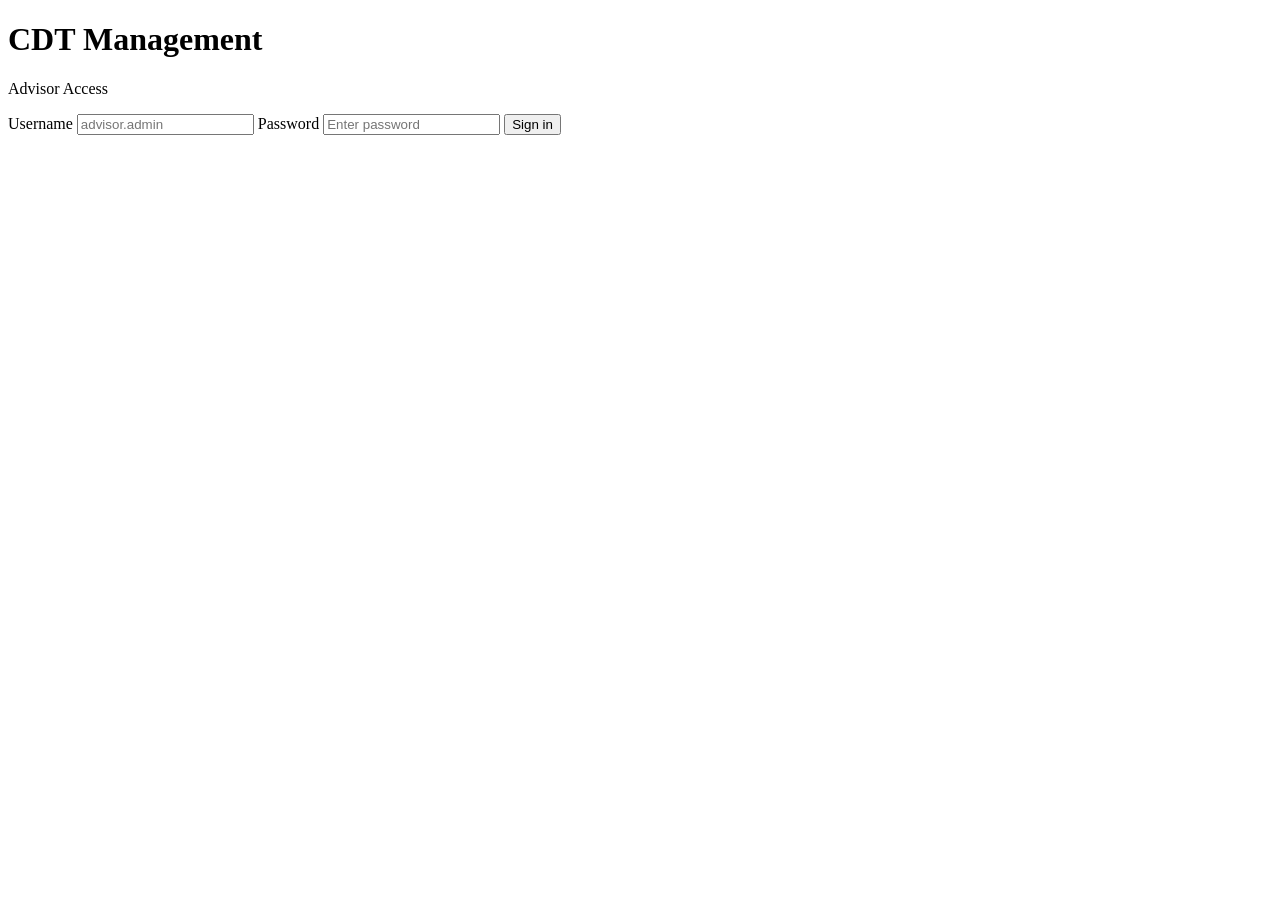
==== src/main/resources/static/index.html @ 22985e23 "HTML" ====
<!DOCTYPE html>
<html lang="en">
<head>
    <meta charset="UTF-8">
    <title>CDT Management - Login</title>
    <link rel="stylesheet" href="css/styles.css">
</head>
<body class="login-page">

<div class="login-container">
    <div class="login-card">
        <h1>CDT Management</h1>
        <p class="subtitle">Advisor Access</p>

        <form id="loginForm">
            <label for="username">Username</label>
            <input type="text" id="username" placeholder="advisor.admin" required>

            <label for="password">Password</label>
            <input type="password" id="password" placeholder="Enter password" required>

            <button type="submit">Sign in</button>
        </form>

        <p id="loginMessage" class="message"></p>
    </div>
</div>

<script src="js/api.js"></script>
<script src="js/login.js"></script>
</body>
</html>
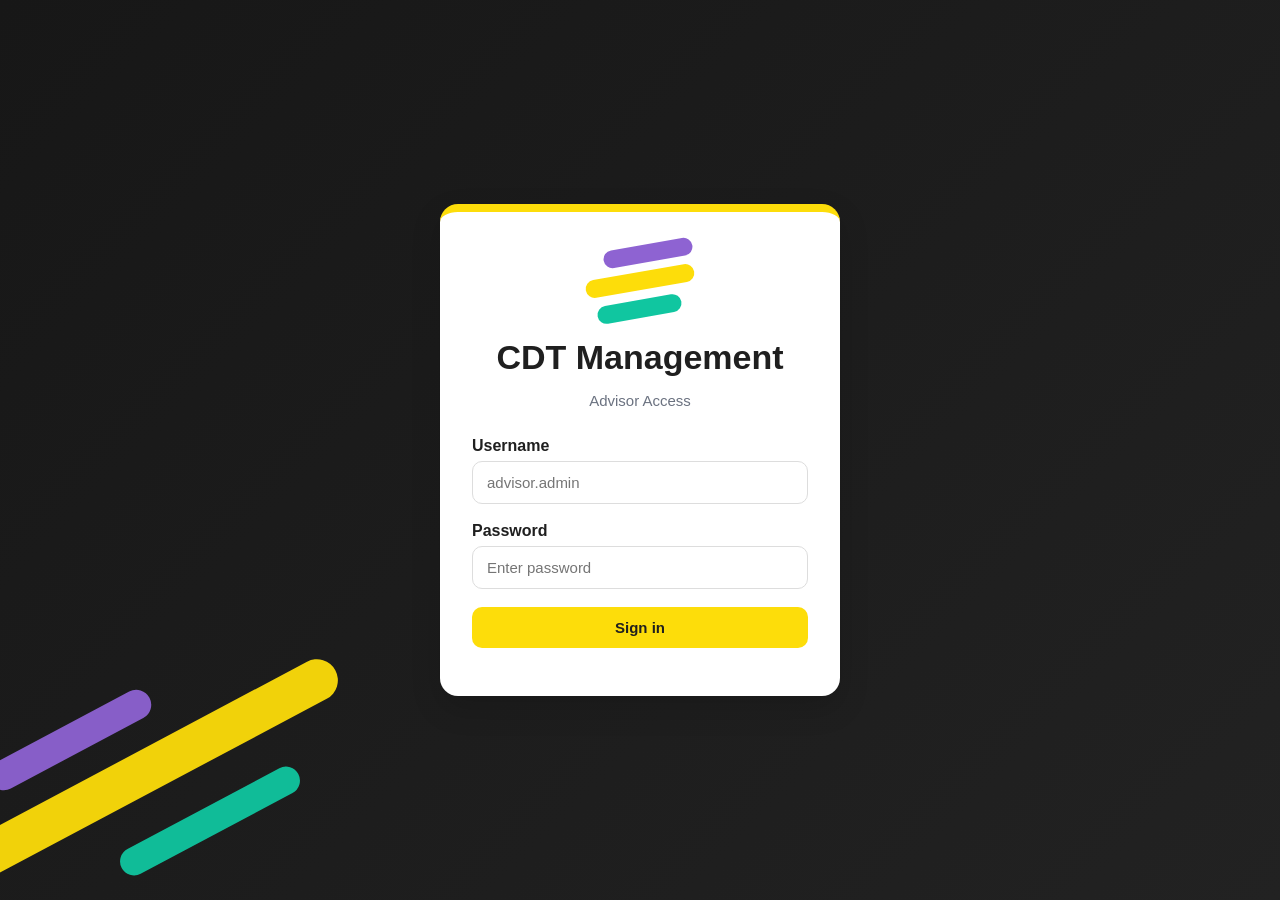
==== commit 6eb59426: "static" ====
--- a/src/main/resources/static/index.html
+++ b/src/main/resources/static/index.html
@@ -7,8 +7,18 @@
 </head>
 <body class="login-page">
 
+<div class="login-background-shape login-shape-yellow"></div>
+<div class="login-background-shape login-shape-purple"></div>
+<div class="login-background-shape login-shape-green"></div>
+
 <div class="login-container">
     <div class="login-card">
+        <div class="brand-ribbons">
+            <span class="brand-ribbon brand-ribbon-purple"></span>
+            <span class="brand-ribbon brand-ribbon-yellow"></span>
+            <span class="brand-ribbon brand-ribbon-green"></span>
+        </div>
+
         <h1>CDT Management</h1>
         <p class="subtitle">Advisor Access</p>
 
--- a/src/main/resources/static/css/styles.css
+++ b/src/main/resources/static/css/styles.css
@@ -0,0 +1,387 @@
+:root {
+    --bc-dark: #1f1f1f;
+    --bc-dark-soft: #2c2c2c;
+    --bc-yellow: #fddd0a;
+    --bc-purple: #8e63d2;
+    --bc-green: #10c6a0;
+    --bc-white: #ffffff;
+    --bc-gray-50: #f7f7f8;
+    --bc-gray-100: #efefef;
+    --bc-gray-200: #dddddd;
+    --bc-gray-500: #6b7280;
+    --bc-gray-700: #374151;
+    --bc-shadow: 0 12px 30px rgba(0, 0, 0, 0.16);
+}
+
+* {
+    box-sizing: border-box;
+}
+
+body {
+    margin: 0;
+    font-family: Arial, Helvetica, sans-serif;
+    background: var(--bc-gray-50);
+    color: var(--bc-dark);
+}
+
+.login-page {
+    min-height: 100vh;
+    display: flex;
+    align-items: center;
+    justify-content: center;
+    background:
+            linear-gradient(135deg, #171717 0%, #222222 100%);
+    position: relative;
+    overflow: hidden;
+}
+
+.login-background-shape {
+    position: absolute;
+    border-radius: 999px;
+    transform: rotate(-28deg);
+    opacity: 0.95;
+}
+
+.login-shape-yellow {
+    width: 420px;
+    height: 42px;
+    background: var(--bc-yellow);
+    left: -60px;
+    bottom: 110px;
+}
+
+.login-shape-purple {
+    width: 180px;
+    height: 30px;
+    background: var(--bc-purple);
+    left: -20px;
+    bottom: 145px;
+}
+
+.login-shape-green {
+    width: 200px;
+    height: 28px;
+    background: var(--bc-green);
+    left: 110px;
+    bottom: 65px;
+}
+
+.login-container {
+    width: 100%;
+    max-width: 440px;
+    padding: 20px;
+    position: relative;
+    z-index: 2;
+}
+
+.login-card {
+    background: var(--bc-white);
+    padding: 32px;
+    border-radius: 18px;
+    box-shadow: var(--bc-shadow);
+    border-top: 8px solid var(--bc-yellow);
+}
+
+.brand-ribbons {
+    display: flex;
+    flex-direction: column;
+    gap: 10px;
+    margin: 0 auto 20px auto;
+    width: fit-content;
+}
+
+.brand-ribbon {
+    display: block;
+    width: 90px;
+    height: 18px;
+    border-radius: 999px;
+    transform: rotate(-10deg);
+}
+
+.brand-ribbon-purple {
+    background: var(--bc-purple);
+    margin-left: 18px;
+}
+
+.brand-ribbon-yellow {
+    background: var(--bc-yellow);
+    width: 110px;
+}
+
+.brand-ribbon-green {
+    background: var(--bc-green);
+    width: 85px;
+    margin-left: 12px;
+}
+
+.login-card h1 {
+    margin: 0;
+    text-align: center;
+    color: var(--bc-dark);
+    font-size: 34px;
+}
+
+.subtitle {
+    text-align: center;
+    color: var(--bc-gray-500);
+    margin-bottom: 28px;
+    font-size: 15px;
+}
+
+label {
+    display: block;
+    margin-bottom: 6px;
+    font-weight: 700;
+    color: var(--bc-dark);
+}
+
+input {
+    width: 100%;
+    padding: 12px 14px;
+    margin-bottom: 18px;
+    border: 1px solid var(--bc-gray-200);
+    border-radius: 10px;
+    font-size: 15px;
+    outline: none;
+    transition: border-color 0.2s ease, box-shadow 0.2s ease;
+}
+
+input:focus {
+    border-color: var(--bc-yellow);
+    box-shadow: 0 0 0 4px rgba(253, 221, 10, 0.2);
+}
+
+button {
+    width: 100%;
+    padding: 12px 18px;
+    border: none;
+    border-radius: 10px;
+    background: var(--bc-yellow);
+    color: var(--bc-dark);
+    font-weight: 700;
+    cursor: pointer;
+    font-size: 15px;
+    transition: transform 0.15s ease, opacity 0.15s ease, background 0.2s ease;
+}
+
+button:hover {
+    opacity: 0.94;
+    transform: translateY(-1px);
+}
+
+.secondary-button {
+    background: var(--bc-purple);
+    color: var(--bc-white);
+}
+
+.secondary-button:hover {
+    background: #7b54ba;
+}
+
+.message {
+    margin-top: 16px;
+    text-align: center;
+    font-weight: 600;
+}
+
+.message.error {
+    color: #b91c1c;
+}
+
+.message.success {
+    color: #047857;
+}
+
+.top-bar {
+    background: var(--bc-dark);
+    color: var(--bc-white);
+    padding: 20px 32px;
+    display: flex;
+    align-items: center;
+    justify-content: space-between;
+    border-bottom: 6px solid var(--bc-yellow);
+}
+
+.top-bar-content {
+    display: flex;
+    align-items: center;
+    gap: 18px;
+}
+
+.header-brand-ribbons {
+    display: flex;
+    flex-direction: column;
+    gap: 6px;
+}
+
+.top-bar h1 {
+    margin: 0;
+    font-size: 26px;
+    color: var(--bc-white);
+}
+
+.top-bar p {
+    margin: 4px 0 0;
+    color: #d1d5db;
+}
+
+.top-bar button {
+    width: auto;
+}
+
+.dashboard {
+    padding: 28px;
+    background: linear-gradient(to bottom, #fafafa 0%, #f3f4f6 100%);
+    min-height: calc(100vh - 90px);
+}
+
+.summary-grid {
+    display: grid;
+    grid-template-columns: repeat(3, 1fr);
+    gap: 18px;
+    margin-bottom: 24px;
+}
+
+.summary-card {
+    background: var(--bc-white);
+    padding: 24px;
+    border-radius: 14px;
+    box-shadow: 0 4px 14px rgba(15, 23, 42, 0.08);
+    border-top: 8px solid var(--bc-yellow);
+}
+
+.summary-card-yellow {
+    border-top-color: var(--bc-yellow);
+}
+
+.summary-card-purple {
+    border-top-color: var(--bc-purple);
+}
+
+.summary-card-green {
+    border-top-color: var(--bc-green);
+}
+
+.summary-card h2 {
+    margin: 0;
+    font-size: 34px;
+    color: var(--bc-dark);
+}
+
+.summary-card p {
+    margin: 8px 0 0;
+    color: var(--bc-gray-500);
+    font-weight: 600;
+}
+
+.summary-card.warning h2 {
+    color: var(--bc-dark);
+}
+
+.actions {
+    display: flex;
+    gap: 12px;
+    margin-bottom: 24px;
+    flex-wrap: wrap;
+}
+
+.actions button {
+    width: auto;
+}
+
+.content-card {
+    background: var(--bc-white);
+    padding: 24px;
+    margin-bottom: 24px;
+    border-radius: 14px;
+    box-shadow: 0 4px 14px rgba(15, 23, 42, 0.08);
+    border-left: 8px solid var(--bc-purple);
+}
+
+.content-card h2 {
+    margin-top: 0;
+    color: var(--bc-dark);
+}
+
+.table-container {
+    overflow-x: auto;
+}
+
+table {
+    width: 100%;
+    border-collapse: collapse;
+    font-size: 14px;
+    background: var(--bc-white);
+}
+
+thead {
+    background: #fff9cc;
+}
+
+th,
+td {
+    padding: 12px;
+    border-bottom: 1px solid #ececec;
+    text-align: left;
+}
+
+th {
+    color: var(--bc-dark);
+    font-weight: 700;
+}
+
+tr:hover td {
+    background: #fcfcfc;
+}
+
+.badge {
+    display: inline-block;
+    padding: 5px 10px;
+    border-radius: 999px;
+    font-size: 12px;
+    font-weight: 700;
+}
+
+.badge-critical {
+    background: rgba(142, 99, 210, 0.18);
+    color: #5f3ea3;
+}
+
+.badge-high {
+    background: rgba(253, 221, 10, 0.25);
+    color: #6a5700;
+}
+
+.badge-medium {
+    background: rgba(16, 198, 160, 0.18);
+    color: #0f7f69;
+}
+
+.small-button {
+    width: auto;
+    padding: 8px 10px;
+    font-size: 13px;
+    margin-right: 6px;
+    margin-bottom: 4px;
+}
+
+.small-button:last-child {
+    margin-right: 0;
+}
+
+@media (max-width: 900px) {
+    .summary-grid {
+        grid-template-columns: 1fr;
+    }
+
+    .top-bar {
+        flex-direction: column;
+        align-items: flex-start;
+        gap: 14px;
+    }
+
+    .top-bar-content {
+        flex-direction: column;
+        align-items: flex-start;
+    }
+}
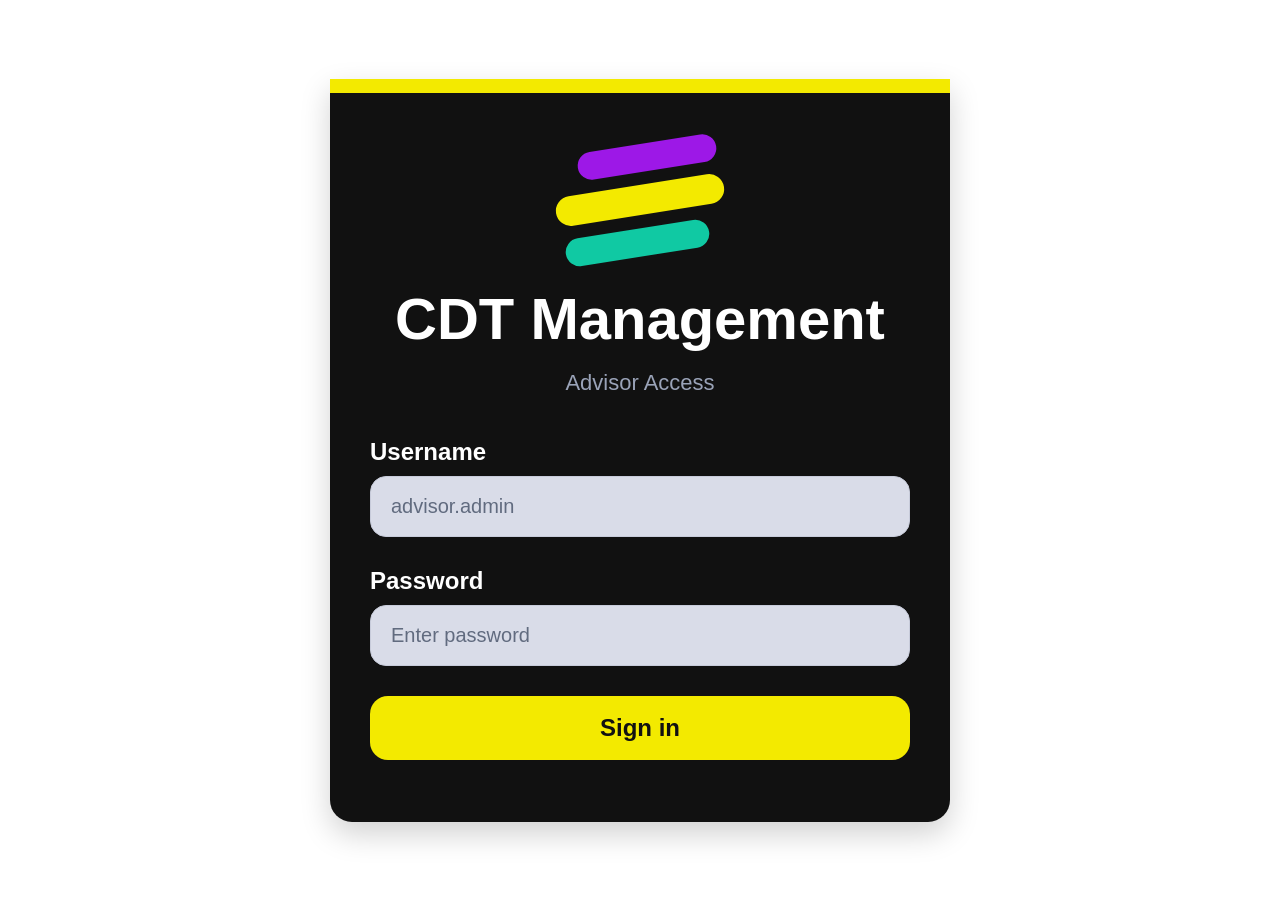
==== commit 6e5b1aea: "frontend" ====
--- a/src/main/resources/static/index.html
+++ b/src/main/resources/static/index.html
@@ -6,10 +6,6 @@
     <link rel="stylesheet" href="css/styles.css">
 </head>
 <body class="login-page">
-
-<div class="login-background-shape login-shape-yellow"></div>
-<div class="login-background-shape login-shape-purple"></div>
-<div class="login-background-shape login-shape-green"></div>
 
 <div class="login-container">
     <div class="login-card">
--- a/src/main/resources/static/css/styles.css
+++ b/src/main/resources/static/css/styles.css
@@ -1,16 +1,13 @@
 :root {
-    --bc-dark: #1f1f1f;
-    --bc-dark-soft: #2c2c2c;
-    --bc-yellow: #fddd0a;
-    --bc-purple: #8e63d2;
-    --bc-green: #10c6a0;
+    --bc-black: #111111;
+    --bc-dark: #1b1b1b;
+    --bc-yellow: #f3ea00;
+    --bc-purple: #9d18e7;
+    --bc-green: #10c9a3;
     --bc-white: #ffffff;
-    --bc-gray-50: #f7f7f8;
-    --bc-gray-100: #efefef;
-    --bc-gray-200: #dddddd;
-    --bc-gray-500: #6b7280;
-    --bc-gray-700: #374151;
-    --bc-shadow: 0 12px 30px rgba(0, 0, 0, 0.16);
+    --bc-input: #d9dce8;
+    --bc-gray-text: #8b94a8;
+    --bc-shadow: 0 12px 30px rgba(0, 0, 0, 0.18);
 }
 
 * {
@@ -20,8 +17,6 @@
 body {
     margin: 0;
     font-family: Arial, Helvetica, sans-serif;
-    background: var(--bc-gray-50);
-    color: var(--bc-dark);
 }
 
 .login-page {
@@ -29,171 +24,139 @@
     display: flex;
     align-items: center;
     justify-content: center;
-    background:
-            linear-gradient(135deg, #171717 0%, #222222 100%);
-    position: relative;
-    overflow: hidden;
-}
-
-.login-background-shape {
-    position: absolute;
+    background: var(--bc-white);
+    padding: 24px;
+}
+
+.login-container {
+    width: 100%;
+    max-width: 620px;
+}
+
+.login-card {
+    background: var(--bc-black);
+    color: var(--bc-white);
+    padding: 40px 40px 44px 40px;
+    border-radius: 0 0 22px 22px;
+    border-top: 14px solid var(--bc-yellow);
+    box-shadow: var(--bc-shadow);
+}
+
+.brand-ribbons {
+    display: flex;
+    flex-direction: column;
+    gap: 14px;
+    width: fit-content;
+    margin: 10px auto 28px auto;
+}
+
+.brand-ribbon {
+    display: block;
     border-radius: 999px;
-    transform: rotate(-28deg);
-    opacity: 0.95;
-}
-
-.login-shape-yellow {
-    width: 420px;
-    height: 42px;
+    transform: rotate(-9deg);
+}
+
+.brand-ribbon-purple {
+    width: 140px;
+    height: 28px;
+    background: var(--bc-purple);
+    margin-left: 22px;
+}
+
+.brand-ribbon-yellow {
+    width: 170px;
+    height: 30px;
     background: var(--bc-yellow);
-    left: -60px;
-    bottom: 110px;
-}
-
-.login-shape-purple {
-    width: 180px;
-    height: 30px;
-    background: var(--bc-purple);
-    left: -20px;
-    bottom: 145px;
-}
-
-.login-shape-green {
-    width: 200px;
+}
+
+.brand-ribbon-green {
+    width: 145px;
     height: 28px;
     background: var(--bc-green);
-    left: 110px;
-    bottom: 65px;
-}
-
-.login-container {
-    width: 100%;
-    max-width: 440px;
-    padding: 20px;
-    position: relative;
-    z-index: 2;
-}
-
-.login-card {
-    background: var(--bc-white);
-    padding: 32px;
-    border-radius: 18px;
-    box-shadow: var(--bc-shadow);
-    border-top: 8px solid var(--bc-yellow);
-}
-
-.brand-ribbons {
-    display: flex;
-    flex-direction: column;
-    gap: 10px;
-    margin: 0 auto 20px auto;
-    width: fit-content;
-}
-
-.brand-ribbon {
-    display: block;
-    width: 90px;
-    height: 18px;
-    border-radius: 999px;
-    transform: rotate(-10deg);
-}
-
-.brand-ribbon-purple {
-    background: var(--bc-purple);
-    margin-left: 18px;
-}
-
-.brand-ribbon-yellow {
-    background: var(--bc-yellow);
-    width: 110px;
-}
-
-.brand-ribbon-green {
-    background: var(--bc-green);
-    width: 85px;
-    margin-left: 12px;
+    margin-left: 10px;
 }
 
 .login-card h1 {
     margin: 0;
     text-align: center;
-    color: var(--bc-dark);
-    font-size: 34px;
+    color: var(--bc-white);
+    font-size: 58px;
+    font-weight: 800;
 }
 
 .subtitle {
     text-align: center;
-    color: var(--bc-gray-500);
-    margin-bottom: 28px;
-    font-size: 15px;
+    color: #9aa3b8;
+    margin-top: 18px;
+    margin-bottom: 42px;
+    font-size: 22px;
 }
 
 label {
     display: block;
-    margin-bottom: 6px;
+    margin-bottom: 10px;
     font-weight: 700;
-    color: var(--bc-dark);
+    font-size: 24px;
+    color: var(--bc-white);
 }
 
 input {
     width: 100%;
-    padding: 12px 14px;
-    margin-bottom: 18px;
-    border: 1px solid var(--bc-gray-200);
-    border-radius: 10px;
-    font-size: 15px;
+    padding: 18px 20px;
+    margin-bottom: 30px;
+    border: 1px solid #c7cbda;
+    border-radius: 16px;
+    background: var(--bc-input);
+    color: #111111;
+    font-size: 20px;
     outline: none;
-    transition: border-color 0.2s ease, box-shadow 0.2s ease;
+}
+
+input::placeholder {
+    color: #616b7f;
 }
 
 input:focus {
     border-color: var(--bc-yellow);
-    box-shadow: 0 0 0 4px rgba(253, 221, 10, 0.2);
+    box-shadow: 0 0 0 3px rgba(243, 234, 0, 0.25);
 }
 
 button {
     width: 100%;
-    padding: 12px 18px;
+    padding: 18px 20px;
     border: none;
-    border-radius: 10px;
+    border-radius: 18px;
     background: var(--bc-yellow);
-    color: var(--bc-dark);
-    font-weight: 700;
+    color: #111111;
+    font-size: 24px;
+    font-weight: 800;
     cursor: pointer;
-    font-size: 15px;
-    transition: transform 0.15s ease, opacity 0.15s ease, background 0.2s ease;
+    transition: opacity 0.2s ease, transform 0.2s ease;
 }
 
 button:hover {
-    opacity: 0.94;
+    opacity: 0.95;
     transform: translateY(-1px);
 }
 
-.secondary-button {
-    background: var(--bc-purple);
-    color: var(--bc-white);
-}
-
-.secondary-button:hover {
-    background: #7b54ba;
-}
-
 .message {
-    margin-top: 16px;
+    margin-top: 18px;
     text-align: center;
     font-weight: 600;
+    font-size: 16px;
 }
 
 .message.error {
-    color: #b91c1c;
+    color: #ff8f8f;
 }
 
 .message.success {
-    color: #047857;
-}
-
+    color: #7cf0c8;
+}
+
+/* DASHBOARD */
 .top-bar {
-    background: var(--bc-dark);
+    background: var(--bc-black);
     color: var(--bc-white);
     padding: 20px 32px;
     display: flex;
@@ -227,11 +190,14 @@
 
 .top-bar button {
     width: auto;
+    font-size: 15px;
+    padding: 12px 18px;
+    border-radius: 10px;
 }
 
 .dashboard {
     padding: 28px;
-    background: linear-gradient(to bottom, #fafafa 0%, #f3f4f6 100%);
+    background: #f7f7f7;
     min-height: calc(100vh - 90px);
 }
 
@@ -265,17 +231,13 @@
 .summary-card h2 {
     margin: 0;
     font-size: 34px;
-    color: var(--bc-dark);
+    color: var(--bc-black);
 }
 
 .summary-card p {
     margin: 8px 0 0;
-    color: var(--bc-gray-500);
+    color: #666666;
     font-weight: 600;
-}
-
-.summary-card.warning h2 {
-    color: var(--bc-dark);
 }
 
 .actions {
@@ -287,6 +249,18 @@
 
 .actions button {
     width: auto;
+    font-size: 15px;
+    padding: 12px 18px;
+    border-radius: 10px;
+}
+
+.secondary-button {
+    background: var(--bc-purple);
+    color: var(--bc-white);
+}
+
+.secondary-button:hover {
+    background: #8414c3;
 }
 
 .content-card {
@@ -300,7 +274,7 @@
 
 .content-card h2 {
     margin-top: 0;
-    color: var(--bc-dark);
+    color: var(--bc-black);
 }
 
 .table-container {
@@ -315,7 +289,7 @@
 }
 
 thead {
-    background: #fff9cc;
+    background: #fffbd2;
 }
 
 th,
@@ -326,7 +300,7 @@
 }
 
 th {
-    color: var(--bc-dark);
+    color: var(--bc-black);
     font-weight: 700;
 }
 
@@ -343,18 +317,18 @@
 }
 
 .badge-critical {
-    background: rgba(142, 99, 210, 0.18);
-    color: #5f3ea3;
+    background: rgba(157, 24, 231, 0.18);
+    color: #6e10a3;
 }
 
 .badge-high {
-    background: rgba(253, 221, 10, 0.25);
-    color: #6a5700;
+    background: rgba(243, 234, 0, 0.25);
+    color: #6a6200;
 }
 
 .badge-medium {
-    background: rgba(16, 198, 160, 0.18);
-    color: #0f7f69;
+    background: rgba(16, 201, 163, 0.18);
+    color: #0d7f67;
 }
 
 .small-button {
@@ -370,6 +344,26 @@
 }
 
 @media (max-width: 900px) {
+    .login-card h1 {
+        font-size: 40px;
+    }
+
+    .subtitle {
+        font-size: 18px;
+    }
+
+    label {
+        font-size: 20px;
+    }
+
+    input {
+        font-size: 18px;
+    }
+
+    button {
+        font-size: 20px;
+    }
+
     .summary-grid {
         grid-template-columns: 1fr;
     }
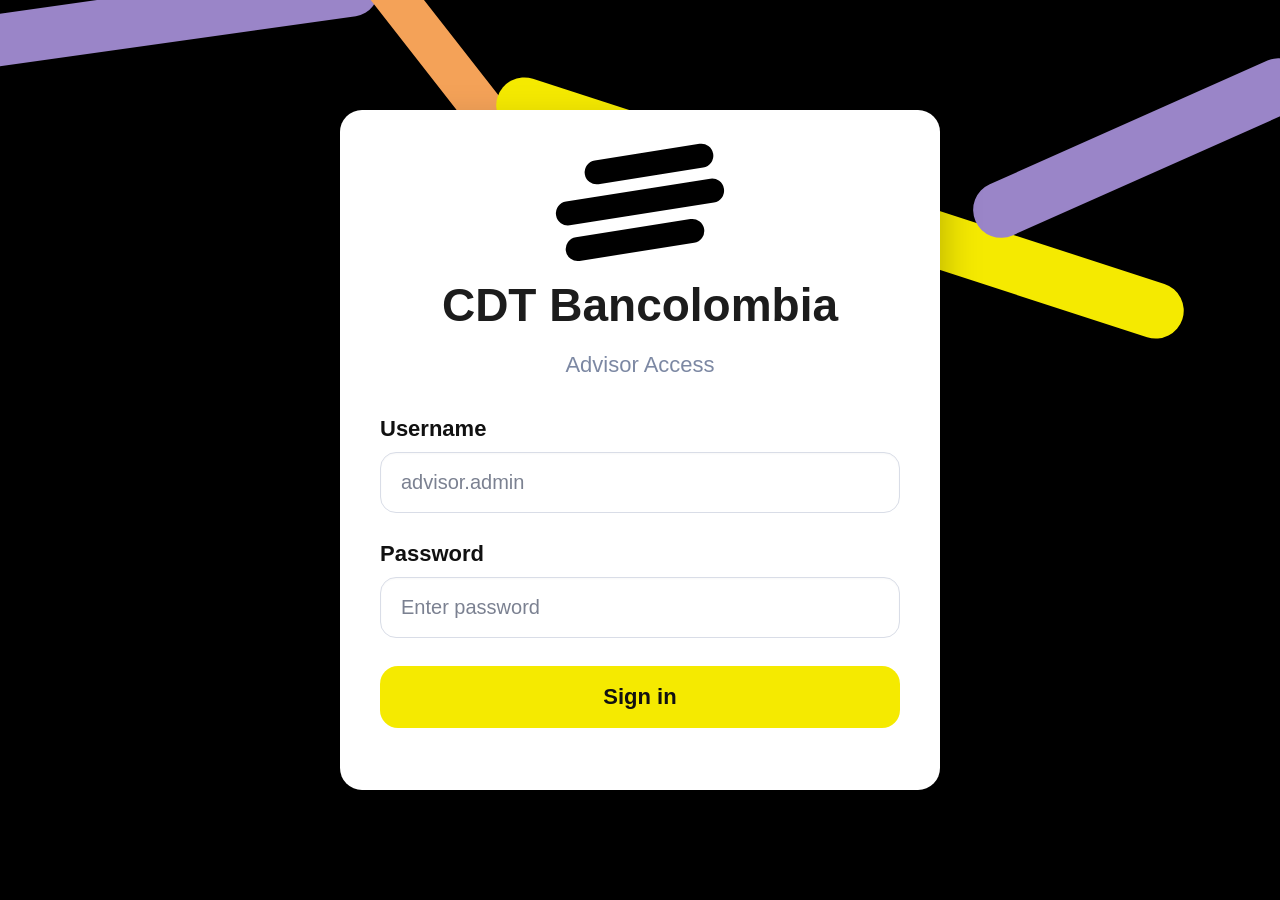
==== commit b62d06c8: "frontend" ====
--- a/src/main/resources/static/index.html
+++ b/src/main/resources/static/index.html
@@ -2,20 +2,26 @@
 <html lang="en">
 <head>
     <meta charset="UTF-8">
-    <title>CDT Management - Login</title>
+    <meta name="viewport" content="width=device-width, initial-scale=1.0">
+    <title>CDT Bancolombia - Login</title>
     <link rel="stylesheet" href="css/styles.css">
 </head>
 <body class="login-page">
 
+<div class="background-arc background-arc-purple"></div>
+<div class="background-arc background-arc-orange"></div>
+<div class="background-arc background-arc-yellow"></div>
+<div class="background-arc background-arc-purple-right"></div>
+
 <div class="login-container">
     <div class="login-card">
         <div class="brand-ribbons">
-            <span class="brand-ribbon brand-ribbon-purple"></span>
-            <span class="brand-ribbon brand-ribbon-yellow"></span>
-            <span class="brand-ribbon brand-ribbon-green"></span>
+            <span class="brand-ribbon brand-ribbon-black ribbon-1"></span>
+            <span class="brand-ribbon brand-ribbon-black ribbon-2"></span>
+            <span class="brand-ribbon brand-ribbon-black ribbon-3"></span>
         </div>
 
-        <h1>CDT Management</h1>
+        <h1>CDT Bancolombia</h1>
         <p class="subtitle">Advisor Access</p>
 
         <form id="loginForm">
--- a/src/main/resources/static/css/styles.css
+++ b/src/main/resources/static/css/styles.css
@@ -1,13 +1,13 @@
 :root {
-    --bc-black: #111111;
-    --bc-dark: #1b1b1b;
-    --bc-yellow: #f3ea00;
-    --bc-purple: #9d18e7;
-    --bc-green: #10c9a3;
+    --bc-black: #000000;
     --bc-white: #ffffff;
-    --bc-input: #d9dce8;
-    --bc-gray-text: #8b94a8;
-    --bc-shadow: 0 12px 30px rgba(0, 0, 0, 0.18);
+    --bc-yellow: #f5ea00;
+    --bc-purple: #9a85c8;
+    --bc-orange: #f4a258;
+    --bc-gray-blue: #7c88a3;
+    --bc-input-border: #d9dde7;
+    --bc-input-text: #111111;
+    --bc-shadow: 0 18px 40px rgba(0, 0, 0, 0.28);
 }
 
 * {
@@ -19,106 +19,159 @@
     font-family: Arial, Helvetica, sans-serif;
 }
 
+/* =========================
+   LOGIN PAGE
+========================= */
 .login-page {
     min-height: 100vh;
+    background: var(--bc-black);
     display: flex;
     align-items: center;
     justify-content: center;
-    background: var(--bc-white);
-    padding: 24px;
+    padding: 32px 20px;
+    position: relative;
+    overflow: hidden;
+}
+
+/* Decorative outer arcs */
+.background-arc {
+    position: absolute;
+    border-radius: 999px;
+    z-index: 0;
+    opacity: 1;
+}
+
+.background-arc-purple {
+    width: 420px;
+    height: 52px;
+    background: var(--bc-purple);
+    top: -10px;
+    left: -40px;
+    transform: rotate(-8deg);
+}
+
+.background-arc-orange {
+    width: 390px;
+    height: 42px;
+    background: var(--bc-orange);
+    top: 40px;
+    left: 250px;
+    transform: rotate(52deg);
+}
+
+.background-arc-yellow {
+    width: 720px;
+    height: 56px;
+    background: var(--bc-yellow);
+    top: 180px;
+    right: 80px;
+    transform: rotate(18deg);
+}
+
+.background-arc-purple-right {
+    width: 360px;
+    height: 56px;
+    background: var(--bc-purple);
+    top: 120px;
+    right: -40px;
+    transform: rotate(-24deg);
 }
 
 .login-container {
     width: 100%;
-    max-width: 620px;
+    max-width: 640px;
+    position: relative;
+    z-index: 2;
+    display: flex;
+    justify-content: center;
 }
 
 .login-card {
-    background: var(--bc-black);
-    color: var(--bc-white);
-    padding: 40px 40px 44px 40px;
-    border-radius: 0 0 22px 22px;
-    border-top: 14px solid var(--bc-yellow);
+    width: 100%;
+    max-width: 600px;
+    background: var(--bc-white);
+    border-radius: 22px;
+    padding: 42px 40px 44px 40px;
     box-shadow: var(--bc-shadow);
-}
-
+    text-align: center;
+}
+
+/* Logo */
 .brand-ribbons {
     display: flex;
     flex-direction: column;
+    align-items: center;
     gap: 14px;
-    width: fit-content;
-    margin: 10px auto 28px auto;
+    margin-bottom: 28px;
 }
 
 .brand-ribbon {
     display: block;
+    height: 24px;
     border-radius: 999px;
+    background: var(--bc-black);
     transform: rotate(-9deg);
 }
 
-.brand-ribbon-purple {
+.ribbon-1 {
+    width: 130px;
+    margin-left: 18px;
+}
+
+.ribbon-2 {
+    width: 170px;
+}
+
+.ribbon-3 {
     width: 140px;
-    height: 28px;
-    background: var(--bc-purple);
-    margin-left: 22px;
-}
-
-.brand-ribbon-yellow {
-    width: 170px;
-    height: 30px;
-    background: var(--bc-yellow);
-}
-
-.brand-ribbon-green {
-    width: 145px;
-    height: 28px;
-    background: var(--bc-green);
-    margin-left: 10px;
+    margin-left: -10px;
 }
 
 .login-card h1 {
     margin: 0;
-    text-align: center;
-    color: var(--bc-white);
-    font-size: 58px;
+    color: #1c1c1c;
+    font-size: 46px;
     font-weight: 800;
+    line-height: 1.1;
 }
 
 .subtitle {
-    text-align: center;
-    color: #9aa3b8;
-    margin-top: 18px;
-    margin-bottom: 42px;
+    margin-top: 22px;
+    margin-bottom: 38px;
+    color: var(--bc-gray-blue);
     font-size: 22px;
+    font-weight: 500;
 }
 
 label {
     display: block;
+    text-align: left;
     margin-bottom: 10px;
+    color: #111111;
+    font-size: 22px;
     font-weight: 700;
-    font-size: 24px;
-    color: var(--bc-white);
 }
 
 input {
     width: 100%;
     padding: 18px 20px;
-    margin-bottom: 30px;
-    border: 1px solid #c7cbda;
+    margin-bottom: 28px;
+    border: 1px solid var(--bc-input-border);
     border-radius: 16px;
-    background: var(--bc-input);
-    color: #111111;
+    background: var(--bc-white);
+    color: var(--bc-input-text);
     font-size: 20px;
     outline: none;
+    box-shadow: inset 0 1px 2px rgba(0, 0, 0, 0.03);
 }
 
 input::placeholder {
-    color: #616b7f;
+    color: #7b8191;
 }
 
 input:focus {
     border-color: var(--bc-yellow);
-    box-shadow: 0 0 0 3px rgba(243, 234, 0, 0.25);
+    box-shadow: 0 0 0 4px rgba(245, 234, 0, 0.22);
 }
 
 button {
@@ -128,10 +181,10 @@
     border-radius: 18px;
     background: var(--bc-yellow);
     color: #111111;
-    font-size: 24px;
+    font-size: 22px;
     font-weight: 800;
     cursor: pointer;
-    transition: opacity 0.2s ease, transform 0.2s ease;
+    transition: transform 0.15s ease, opacity 0.15s ease;
 }
 
 button:hover {
@@ -143,18 +196,20 @@
     margin-top: 18px;
     text-align: center;
     font-weight: 600;
-    font-size: 16px;
+    font-size: 15px;
 }
 
 .message.error {
-    color: #ff8f8f;
+    color: #b91c1c;
 }
 
 .message.success {
-    color: #7cf0c8;
-}
-
-/* DASHBOARD */
+    color: #047857;
+}
+
+/* =========================
+   DASHBOARD
+========================= */
 .top-bar {
     background: var(--bc-black);
     color: var(--bc-white);
@@ -225,13 +280,13 @@
 }
 
 .summary-card-green {
-    border-top-color: var(--bc-green);
+    border-top-color: #10c9a3;
 }
 
 .summary-card h2 {
     margin: 0;
     font-size: 34px;
-    color: var(--bc-black);
+    color: #111111;
 }
 
 .summary-card p {
@@ -260,7 +315,7 @@
 }
 
 .secondary-button:hover {
-    background: #8414c3;
+    background: #826db4;
 }
 
 .content-card {
@@ -274,7 +329,7 @@
 
 .content-card h2 {
     margin-top: 0;
-    color: var(--bc-black);
+    color: #111111;
 }
 
 .table-container {
@@ -300,7 +355,7 @@
 }
 
 th {
-    color: var(--bc-black);
+    color: #111111;
     font-weight: 700;
 }
 
@@ -317,12 +372,12 @@
 }
 
 .badge-critical {
-    background: rgba(157, 24, 231, 0.18);
-    color: #6e10a3;
+    background: rgba(154, 133, 200, 0.18);
+    color: #6e5c99;
 }
 
 .badge-high {
-    background: rgba(243, 234, 0, 0.25);
+    background: rgba(245, 234, 0, 0.25);
     color: #6a6200;
 }
 
@@ -344,8 +399,12 @@
 }
 
 @media (max-width: 900px) {
+    .login-card {
+        padding: 34px 24px 36px 24px;
+    }
+
     .login-card h1 {
-        font-size: 40px;
+        font-size: 34px;
     }
 
     .subtitle {
@@ -353,15 +412,15 @@
     }
 
     label {
-        font-size: 20px;
+        font-size: 18px;
     }
 
     input {
-        font-size: 18px;
+        font-size: 17px;
     }
 
     button {
-        font-size: 20px;
+        font-size: 19px;
     }
 
     .summary-grid {
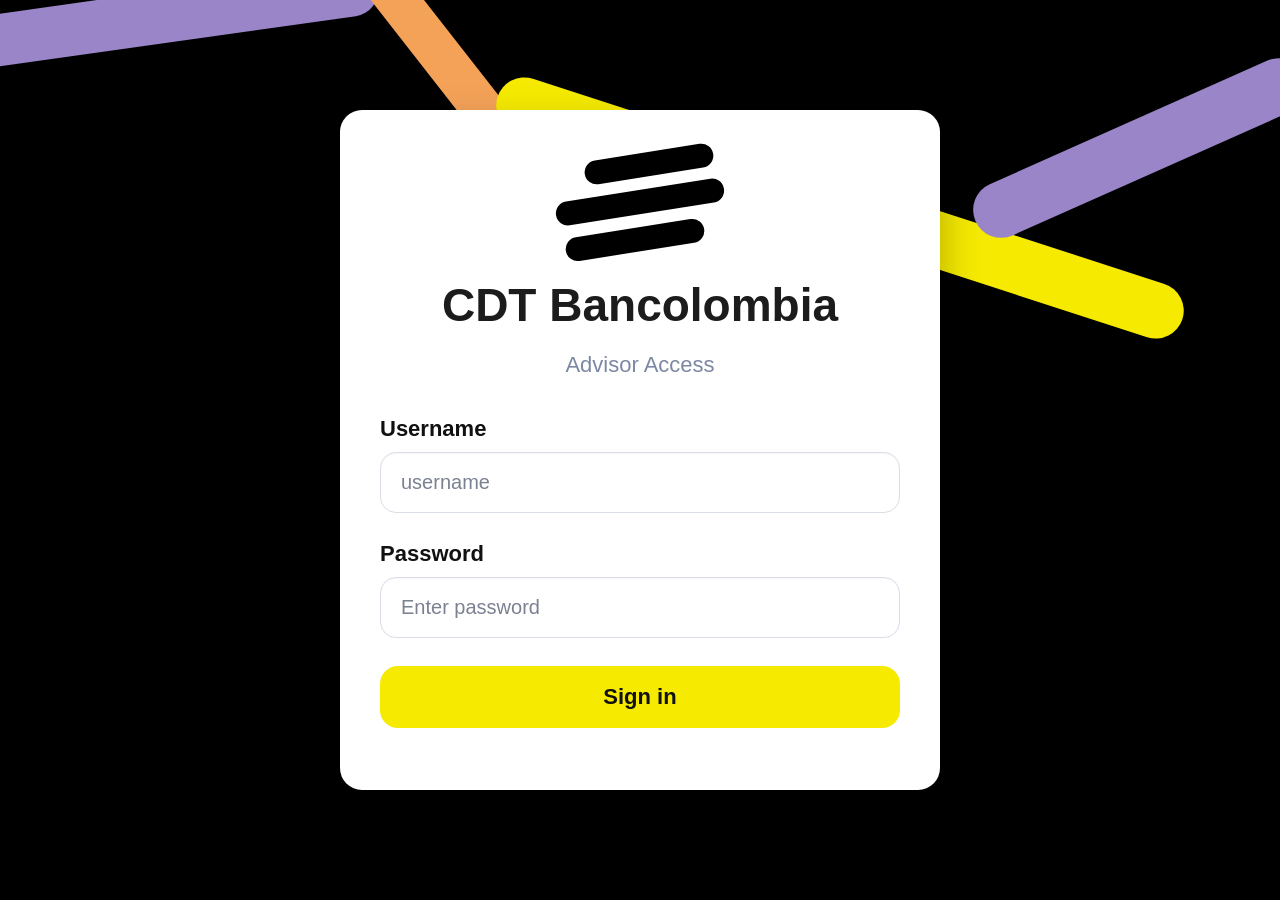
==== commit a27a8aa3: "agregar BD CDT´s" ====
--- a/src/main/resources/static/index.html
+++ b/src/main/resources/static/index.html
@@ -26,7 +26,7 @@
 
         <form id="loginForm">
             <label for="username">Username</label>
-            <input type="text" id="username" placeholder="advisor.admin" required>
+            <input type="text" id="username" placeholder="username" required>
 
             <label for="password">Password</label>
             <input type="password" id="password" placeholder="Enter password" required>
